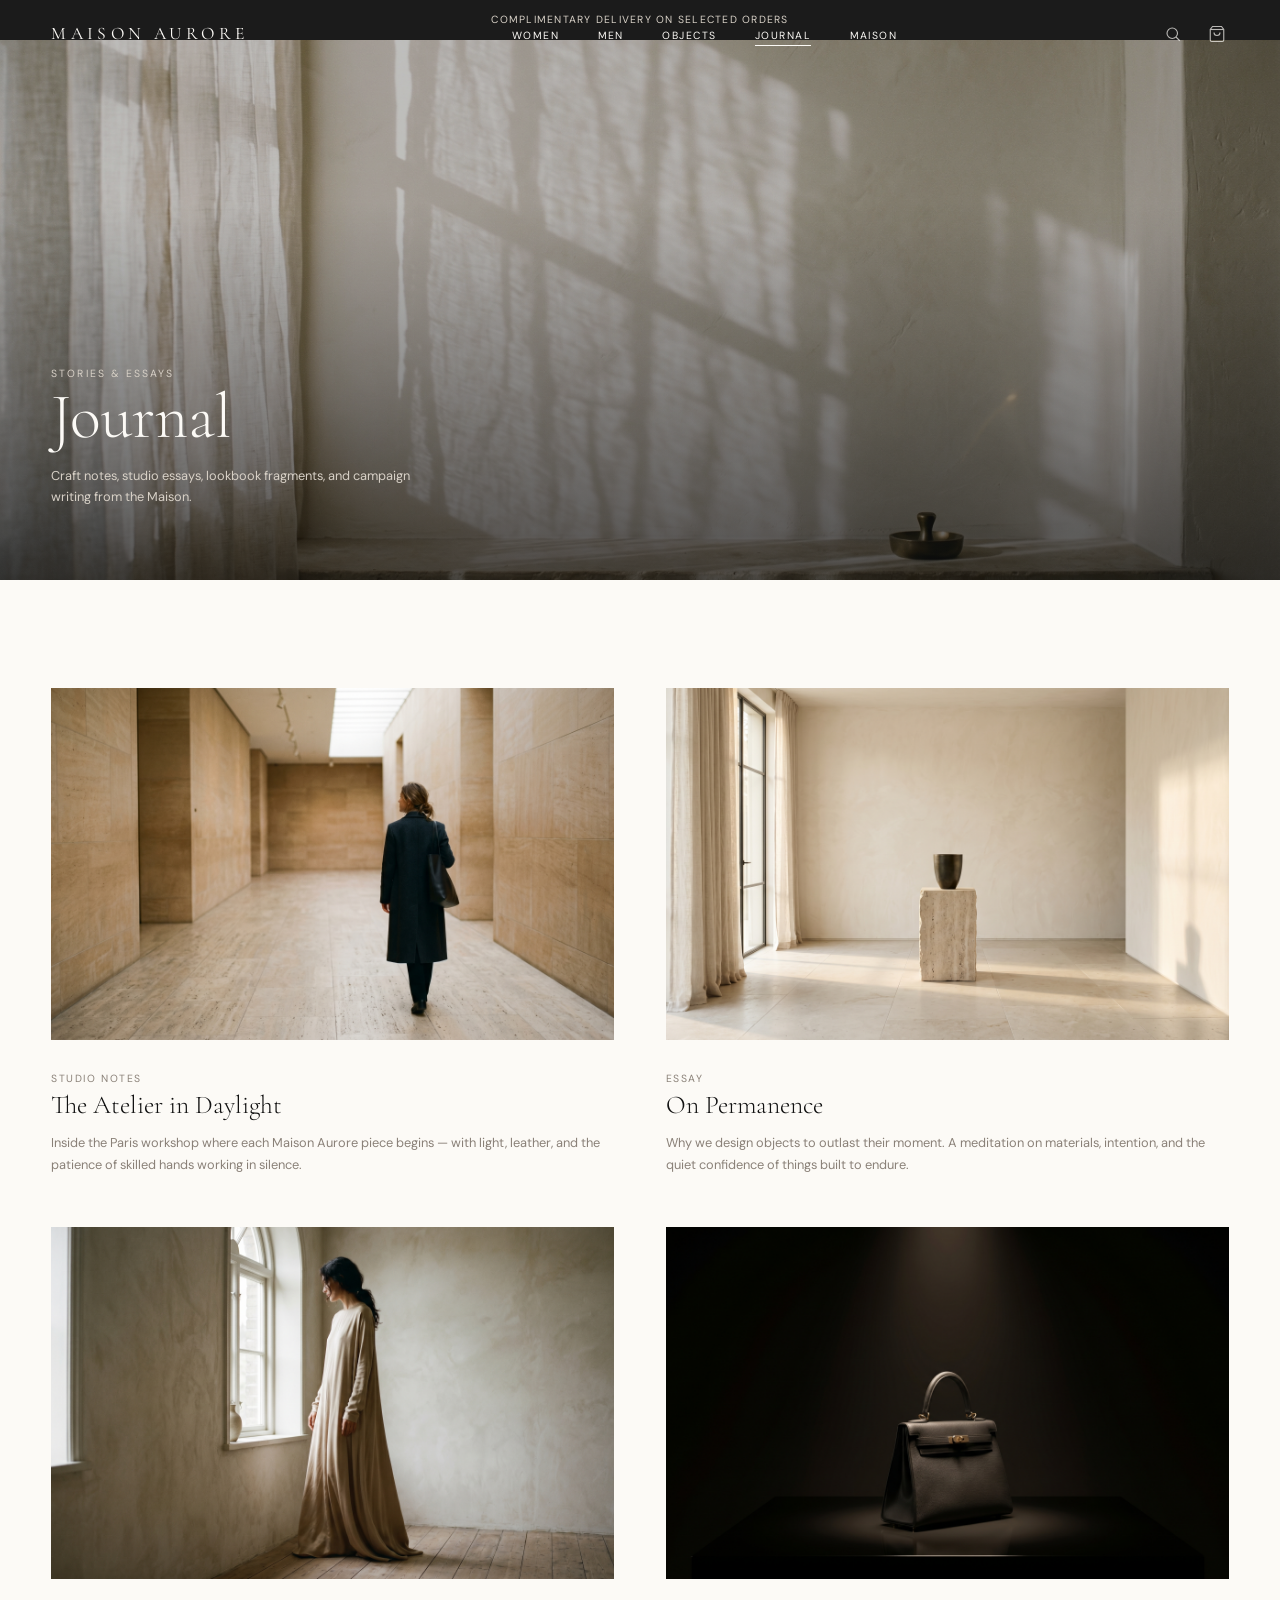
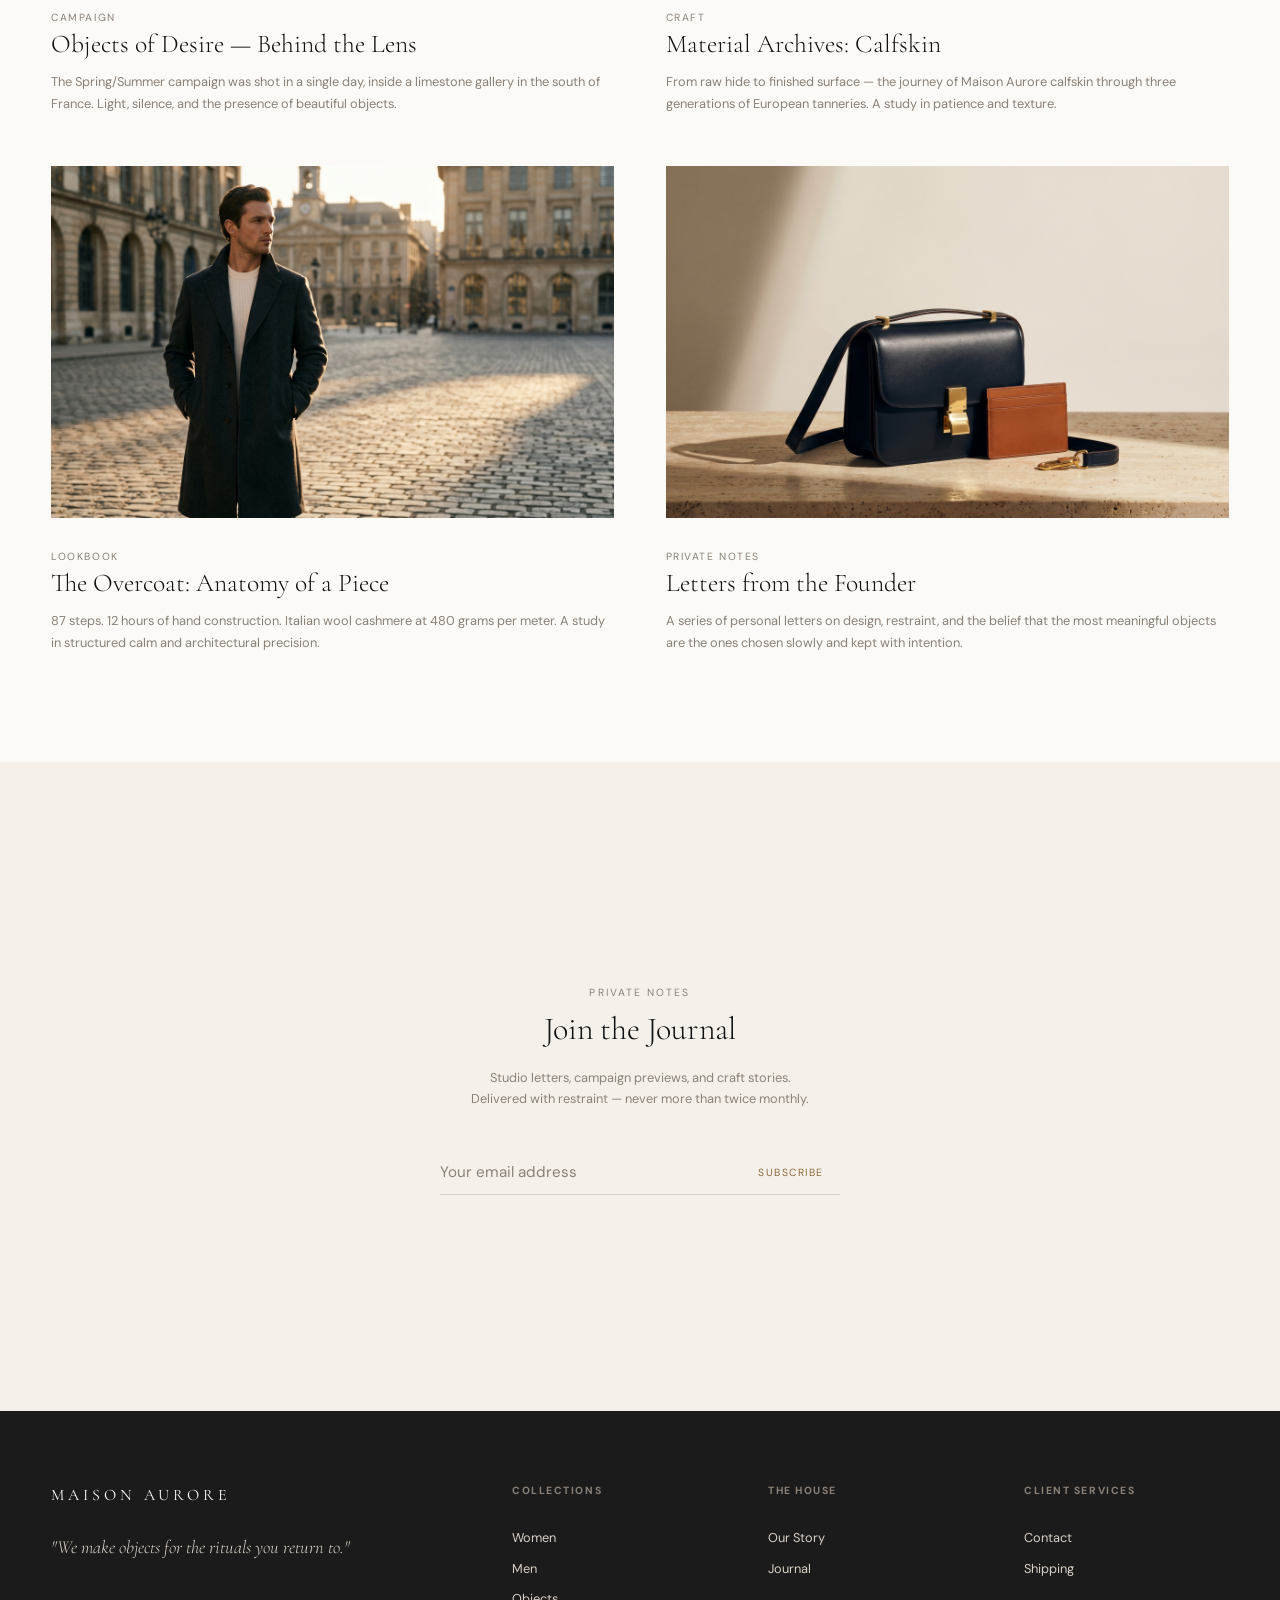
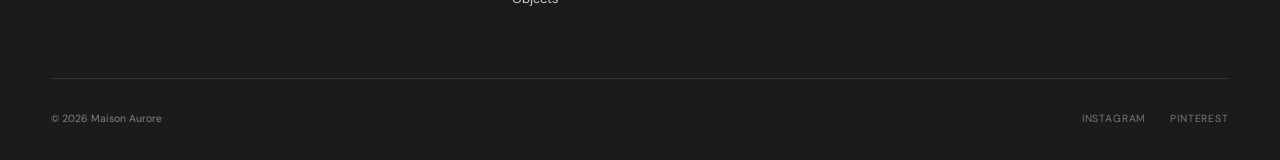
==== public/journal.html @ 6f353307 "Initial commit - MAISON AURORE Digital Flagship" ====
<!DOCTYPE html>
<html lang="en">
<head>
  <meta charset="UTF-8">
  <meta name="viewport" content="width=device-width, initial-scale=1.0">
  <title>Journal — MAISON AURORE</title>
  <meta name="description" content="Craft notes, studio essays, and campaign writing from the Maison Aurore atelier. Stories of material, making, and meaning.">
  <meta name="theme-color" content="#1B1B1B">
  <link rel="stylesheet" href="assets/css/index.css">
</head>
<body class="is-loading">

  <div class="preloader" aria-hidden="true"><div class="preloader__logo">Maison Aurore</div><div class="preloader__tagline">Journal</div><div class="preloader__line"></div></div>

  <div class="announcement" role="marquee"><div class="announcement__item">Complimentary delivery on selected orders</div><div class="announcement__item">Private client services available</div></div>

  <nav class="navbar navbar--dark" role="navigation">
    <a href="index.html" class="navbar__logo">Maison Aurore</a>
    <ul class="navbar__links"><li><a href="women.html" class="navbar__link">Women</a></li><li><a href="men.html" class="navbar__link">Men</a></li><li><a href="objects.html" class="navbar__link">Objects</a></li><li><a href="journal.html" class="navbar__link is-active">Journal</a></li><li><a href="maison.html" class="navbar__link">Maison</a></li></ul>
    <div class="navbar__actions">
      <button class="navbar__action" data-open-search aria-label="Search"><svg viewBox="0 0 24 24"><circle cx="11" cy="11" r="7"/><path d="m16 16 5 5"/></svg></button>
      <button class="navbar__action" data-open-cart aria-label="Bag"><svg viewBox="0 0 24 24"><path d="M6 2 3 6v14a2 2 0 0 0 2 2h14a2 2 0 0 0 2-2V6l-3-4Z"/><path d="M3 6h18"/><path d="M16 10a4 4 0 0 1-8 0"/></svg><span class="navbar__cart-count">0</span></button>
      <button class="hamburger" aria-label="Menu"><span class="hamburger__line"></span><span class="hamburger__line"></span><span class="hamburger__line"></span></button>
    </div>
  </nav>

  <div class="mobile-nav"><div class="mobile-nav__links"><a href="women.html" class="mobile-nav__link">Women</a><a href="men.html" class="mobile-nav__link">Men</a><a href="objects.html" class="mobile-nav__link">Objects</a><a href="journal.html" class="mobile-nav__link">Journal</a><a href="maison.html" class="mobile-nav__link">Maison</a></div></div>

  <!-- ═══ HERO ═══ -->
  <section class="category-hero" style="min-height:60vh;">
    <div class="category-hero__media"><img src="assets/images/campaign/shadow-fabric.jpeg" alt="Journal — MAISON AURORE"></div>
    <div class="category-hero__overlay"></div>
    <div class="category-hero__content">
      <span class="category-hero__label reveal">Stories & Essays</span>
      <h1 class="category-hero__title reveal" data-stagger="1">Journal</h1>
      <p class="category-hero__subtitle reveal" data-stagger="2">Craft notes, studio essays, lookbook fragments, and campaign writing from the Maison.</p>
    </div>
  </section>

  <!-- ═══ JOURNAL ENTRIES ═══ -->
  <section class="section section--ivory">
    <div class="container">
      <div class="journal-grid">

        <article class="journal-card reveal" data-stagger="0">
          <div class="journal-card__media">
            <img src="assets/images/campaign/gallery-interior.jpeg" alt="The Atelier in Daylight" loading="lazy">
          </div>
          <span class="journal-card__category">Studio Notes</span>
          <h2 class="journal-card__title">The Atelier in Daylight</h2>
          <p class="journal-card__excerpt">Inside the Paris workshop where each Maison Aurore piece begins — with light, leather, and the patience of skilled hands working in silence.</p>
        </article>

        <article class="journal-card reveal" data-stagger="1">
          <div class="journal-card__media">
            <img src="assets/images/campaign/quiet-luxury.jpeg" alt="On Permanence" loading="lazy">
          </div>
          <span class="journal-card__category">Essay</span>
          <h2 class="journal-card__title">On Permanence</h2>
          <p class="journal-card__excerpt">Why we design objects to outlast their moment. A meditation on materials, intention, and the quiet confidence of things built to endure.</p>
        </article>

        <article class="journal-card reveal" data-stagger="2">
          <div class="journal-card__media">
            <img src="assets/images/campaign/women-hero.jpeg" alt="Spring/Summer Campaign" loading="lazy">
          </div>
          <span class="journal-card__category">Campaign</span>
          <h2 class="journal-card__title">Objects of Desire — Behind the Lens</h2>
          <p class="journal-card__excerpt">The Spring/Summer campaign was shot in a single day, inside a limestone gallery in the south of France. Light, silence, and the presence of beautiful objects.</p>
        </article>

        <article class="journal-card reveal" data-stagger="3">
          <div class="journal-card__media">
            <img src="assets/images/campaign/dark-product.jpeg" alt="Material Archives" loading="lazy">
          </div>
          <span class="journal-card__category">Craft</span>
          <h2 class="journal-card__title">Material Archives: Calfskin</h2>
          <p class="journal-card__excerpt">From raw hide to finished surface — the journey of Maison Aurore calfskin through three generations of European tanneries. A study in patience and texture.</p>
        </article>

        <article class="journal-card reveal" data-stagger="4">
          <div class="journal-card__media">
            <img src="assets/images/campaign/men-hero.jpeg" alt="The Overcoat" loading="lazy">
          </div>
          <span class="journal-card__category">Lookbook</span>
          <h2 class="journal-card__title">The Overcoat: Anatomy of a Piece</h2>
          <p class="journal-card__excerpt">87 steps. 12 hours of hand construction. Italian wool cashmere at 480 grams per meter. A study in structured calm and architectural precision.</p>
        </article>

        <article class="journal-card reveal" data-stagger="5">
          <div class="journal-card__media">
            <img src="assets/images/campaign/product-hero.jpeg" alt="Letters from the Founder" loading="lazy">
          </div>
          <span class="journal-card__category">Private Notes</span>
          <h2 class="journal-card__title">Letters from the Founder</h2>
          <p class="journal-card__excerpt">A series of personal letters on design, restraint, and the belief that the most meaningful objects are the ones chosen slowly and kept with intention.</p>
        </article>

      </div>
    </div>
  </section>

  <!-- ═══ NEWSLETTER ═══ -->
  <section class="section section--bone">
    <div class="newsletter">
      <span class="newsletter__label reveal">Private Notes</span>
      <h2 class="newsletter__title reveal" data-stagger="1">Join the Journal</h2>
      <p class="newsletter__text reveal" data-stagger="2">Studio letters, campaign previews, and craft stories.<br>Delivered with restraint — never more than twice monthly.</p>
      <form class="newsletter__form reveal" data-stagger="3" onsubmit="event.preventDefault(); this.querySelector('input').value='Thank you.'; this.querySelector('button').style.display='none';">
        <input type="email" class="newsletter__input" placeholder="Your email address" required>
        <button type="submit" class="newsletter__submit">Subscribe</button>
      </form>
    </div>
  </section>

  <footer class="footer"><div class="footer__top"><div class="footer__manifesto"><div class="footer__manifesto-logo">Maison Aurore</div><p class="footer__manifesto-text">"We make objects for the rituals you return to."</p></div><div><h3 class="footer__heading">Collections</h3><div class="footer__links"><a href="women.html" class="footer__link">Women</a><a href="men.html" class="footer__link">Men</a><a href="objects.html" class="footer__link">Objects</a></div></div><div><h3 class="footer__heading">The House</h3><div class="footer__links"><a href="maison.html" class="footer__link">Our Story</a><a href="journal.html" class="footer__link">Journal</a></div></div><div><h3 class="footer__heading">Client Services</h3><div class="footer__links"><a href="#" class="footer__link">Contact</a><a href="#" class="footer__link">Shipping</a></div></div></div><div class="footer__bottom"><span class="footer__legal">© <span id="current-year">2026</span> Maison Aurore</span><div class="footer__social"><a href="#" class="footer__social-link">Instagram</a><a href="#" class="footer__social-link">Pinterest</a></div></div></footer>

  <div class="cart-overlay"></div>
  <div class="cart-drawer" role="dialog"><div class="cart-drawer__header"><div><span class="cart-drawer__title">Your Selection</span><span class="cart-drawer__count" style="display:block;margin-top:0.25rem"></span></div><button class="cart-drawer__close" aria-label="Close"><svg viewBox="0 0 24 24"><path d="M18 6 6 18M6 6l12 12"/></svg></button></div><div class="cart-drawer__items"></div><div class="cart-drawer__footer"><div class="cart-drawer__subtotal"><span class="cart-drawer__subtotal-label">Subtotal</span><span class="cart-drawer__subtotal-value">$0</span></div><div class="cart-drawer__shipping">Complimentary shipping on orders over $500</div><button class="cart-drawer__checkout">Proceed to Checkout</button></div></div>

  <div class="search-panel" role="dialog"><button class="search-panel__close" aria-label="Close"><svg viewBox="0 0 24 24"><path d="M18 6 6 18M6 6l12 12"/></svg></button><span class="search-panel__label">Search the Collection</span><div class="search-panel__input-wrap"><input type="search" class="search-panel__input" placeholder="What are you looking for?" autocomplete="off"></div><div class="search-panel__results"></div></div>

  <div class="size-modal" role="dialog"><div class="size-modal__overlay"></div><div class="size-modal__panel"><div class="size-modal__header"><div><div class="size-modal__name"></div><div class="size-modal__material"></div></div><div style="display:flex;align-items:center;gap:1.5rem"><div class="size-modal__price"></div><button class="size-modal__close" aria-label="Close"><svg viewBox="0 0 24 24"><path d="M18 6 6 18M6 6l12 12"/></svg></button></div></div><div class="size-modal__label size-modal__label--size">Select Size</div><div class="size-modal__sizes"></div><div class="size-modal__label size-modal__label--color">Select Colour</div><div class="size-modal__colors"></div><button class="size-modal__add">Add to Selection</button></div></div>

  <script src="assets/js/cart.js"></script><script src="assets/js/search.js"></script><script src="assets/js/app.js"></script>
</body>
</html>
---- public/assets/css/index.css ----
/* ═══════════════════════════════════════════════════════════════
   MAISON AURORE — Design System
   Objects of Desire · Luxury Digital Storefront
   ═══════════════════════════════════════════════════════════════ */

/* ─── Google Fonts ─── */
@import url('https://fonts.googleapis.com/css2?family=Cormorant+Garamond:ital,wght@0,300;0,400;0,500;0,600;1,300;1,400;1,500&family=DM+Sans:ital,wght@0,300;0,400;0,500;0,600;0,700;1,300;1,400&display=swap');

/* ═══════════════════════════════════════════════════════════════
   DESIGN TOKENS
   ═══════════════════════════════════════════════════════════════ */
:root {
  /* ─── Luxury Color Palette ─── */
  --ink:          #111111;
  --charcoal:     #1B1B1B;
  --bone:         #F5F1EA;
  --ivory:        #FCFAF6;
  --stone:        #D8D1C7;
  --taupe:        #8A8178;
  --sand:         #E8E0D4;
  --brass:        #8C6A3B;
  --brass-soft:   #B08A57;
  --forest-noir:  #2F3A33;
  --wine:         #5B2E2E;

  /* ─── Transparent variants ─── */
  --ink-10:       rgba(17,17,17,0.1);
  --ink-50:       rgba(17,17,17,0.5);
  --ivory-90:     rgba(252,250,246,0.92);
  --stone-15:     rgba(216,209,199,0.15);
  --stone-30:     rgba(216,209,199,0.3);

  /* ─── Typography ─── */
  --font-display: 'Cormorant Garamond', 'Georgia', 'Times New Roman', serif;
  --font-body:    'DM Sans', 'Helvetica Neue', 'Arial', sans-serif;

  --font-size-hero:    clamp(3.5rem, 8vw, 9rem);
  --font-size-display: clamp(2.5rem, 5vw, 5rem);
  --font-size-h1:      clamp(2rem, 3.5vw, 3.5rem);
  --font-size-h2:      clamp(1.5rem, 2.5vw, 2.5rem);
  --font-size-h3:      clamp(1.25rem, 2vw, 1.75rem);
  --font-size-body:    clamp(0.95rem, 1.1vw, 1.1rem);
  --font-size-small:   clamp(0.8rem, 0.9vw, 0.9rem);
  --font-size-micro:   clamp(0.65rem, 0.75vw, 0.75rem);

  /* ─── Spacing ─── */
  --space-xs:  0.5rem;
  --space-sm:  1rem;
  --space-md:  2rem;
  --space-lg:  4rem;
  --space-xl:  6rem;
  --space-2xl: 10rem;
  --space-3xl: 16rem;
  --section-padding: clamp(5rem, 12vh, 10rem);

  /* ─── Layout ─── */
  --max-width:     1440px;
  --content-width: 1200px;
  --narrow-width:  800px;

  /* ─── Shadows ─── */
  --shadow-subtle:   0 2px 20px rgba(0,0,0,0.04);
  --shadow-medium:   0 8px 40px rgba(0,0,0,0.06);
  --shadow-elevated: 0 20px 60px rgba(0,0,0,0.08);

  /* ─── Radius ─── */
  --radius-sm:   2px;
  --radius-md:   4px;
  --radius-lg:   8px;
  --radius-pill:  100px;

  /* ─── Motion ─── */
  --ease-luxury:  cubic-bezier(0.16, 1, 0.3, 1);
  --ease-smooth:  cubic-bezier(0.4, 0, 0.2, 1);
  --ease-out:     cubic-bezier(0, 0, 0.2, 1);
  --transition-fast:    0.2s var(--ease-luxury);
  --transition-base:    0.4s var(--ease-luxury);
  --transition-slow:    0.8s var(--ease-luxury);
  --transition-glacial: 1.2s var(--ease-luxury);
}

/* ═══════════════════════════════════════════════════════════════
   RESET & BASE
   ═══════════════════════════════════════════════════════════════ */
*, *::before, *::after { box-sizing: border-box; margin: 0; padding: 0; }

html {
  scroll-behavior: smooth;
  font-size: 16px;
  -webkit-text-size-adjust: 100%;
}

body {
  font-family: var(--font-body);
  background-color: var(--bone);
  color: var(--ink);
  line-height: 1.6;
  -webkit-font-smoothing: antialiased;
  -moz-osx-font-smoothing: grayscale;
  text-rendering: optimizeLegibility;
  overflow-x: hidden;
}

body.no-scroll { overflow: hidden; }
body.is-loading { overflow: hidden; }

img, video {
  max-width: 100%;
  display: block;
  object-fit: cover;
}

a {
  color: inherit;
  text-decoration: none;
  transition: color var(--transition-fast);
}

button {
  cursor: pointer;
  font-family: inherit;
  border: none;
  background: none;
  color: inherit;
}

ul, ol { list-style: none; }

input, textarea {
  font-family: inherit;
  font-size: inherit;
  color: inherit;
  border: none;
  outline: none;
  background: transparent;
}

::selection {
  background: var(--brass-soft);
  color: var(--ivory);
}

/* ═══════════════════════════════════════════════════════════════
   TYPOGRAPHY
   ═══════════════════════════════════════════════════════════════ */
.text-hero {
  font-family: var(--font-display);
  font-size: var(--font-size-hero);
  font-weight: 300;
  line-height: 0.92;
  letter-spacing: -0.02em;
}

.text-display {
  font-family: var(--font-display);
  font-size: var(--font-size-display);
  font-weight: 400;
  line-height: 1.05;
  letter-spacing: -0.01em;
}

.text-h1 {
  font-family: var(--font-display);
  font-size: var(--font-size-h1);
  font-weight: 300;
  line-height: 1.1;
}

.text-h2 {
  font-family: var(--font-display);
  font-size: var(--font-size-h2);
  font-weight: 400;
  line-height: 1.15;
}

.text-h3 {
  font-family: var(--font-display);
  font-size: var(--font-size-h3);
  font-weight: 400;
  line-height: 1.2;
}

.text-body {
  font-family: var(--font-body);
  font-size: var(--font-size-body);
  font-weight: 400;
  line-height: 1.7;
}

.text-small {
  font-family: var(--font-body);
  font-size: var(--font-size-small);
  font-weight: 400;
  line-height: 1.6;
}

.text-micro {
  font-family: var(--font-body);
  font-size: var(--font-size-micro);
  font-weight: 400;
}

.text-label {
  font-family: var(--font-body);
  font-size: var(--font-size-micro);
  font-weight: 500;
  letter-spacing: 0.15em;
  text-transform: uppercase;
}

.text-serif  { font-family: var(--font-display); }
.text-sans   { font-family: var(--font-body); }
.text-italic { font-style: italic; }
.text-brass  { color: var(--brass); }
.text-taupe  { color: var(--taupe); }
.text-ivory  { color: var(--ivory); }
.text-stone  { color: var(--stone); }
.text-center { text-align: center; }

/* ═══════════════════════════════════════════════════════════════
   LAYOUT
   ═══════════════════════════════════════════════════════════════ */
.container {
  max-width: var(--max-width);
  margin: 0 auto;
  padding: 0 clamp(1.5rem, 4vw, 4rem);
}

.container--narrow { max-width: var(--narrow-width); }
.container--content { max-width: var(--content-width); }

.section {
  padding: var(--section-padding) 0;
  position: relative;
}

.section--dark {
  background-color: var(--charcoal);
  color: var(--ivory);
}

.section--ink {
  background-color: var(--ink);
  color: var(--ivory);
}

.section--bone  { background-color: var(--bone); }
.section--ivory { background-color: var(--ivory); }
.section--sand  { background-color: var(--sand); }

.full-height    { min-height: 100vh; }
.overflow-hidden { overflow: hidden; }

/* ═══════════════════════════════════════════════════════════════
   PRELOADER
   ═══════════════════════════════════════════════════════════════ */
.preloader {
  position: fixed;
  inset: 0;
  z-index: 9999;
  background: var(--ivory);
  display: flex;
  flex-direction: column;
  align-items: center;
  justify-content: center;
  transition: opacity 0.8s var(--ease-smooth);
}

.preloader.is-loaded {
  opacity: 0;
  pointer-events: none;
}

.preloader__logo {
  font-family: var(--font-display);
  font-size: 1.3rem;
  letter-spacing: 0.3em;
  text-transform: uppercase;
  color: var(--ink);
  margin-bottom: 2.5rem;
  font-weight: 400;
}

.preloader__tagline {
  font-family: var(--font-body);
  font-size: var(--font-size-micro);
  letter-spacing: 0.12em;
  text-transform: uppercase;
  color: var(--taupe);
  margin-bottom: 3rem;
}

.preloader__line {
  width: 120px;
  height: 1px;
  background: var(--stone);
  position: relative;
  overflow: hidden;
}

.preloader__line::after {
  content: '';
  position: absolute;
  left: -100%;
  width: 100%;
  height: 100%;
  background: var(--brass);
  animation: preloader-slide 1.8s ease-in-out infinite;
}

@keyframes preloader-slide {
  0%   { transform: translateX(0); }
  100% { transform: translateX(200%); }
}

/* ═══════════════════════════════════════════════════════════════
   ANNOUNCEMENT BAR
   ═══════════════════════════════════════════════════════════════ */
.announcement {
  background: var(--charcoal);
  color: var(--stone);
  text-align: center;
  padding: 0;
  font-size: var(--font-size-micro);
  letter-spacing: 0.12em;
  text-transform: uppercase;
  position: relative;
  overflow: hidden;
  height: 2.5rem;
  z-index: 998;
}

.announcement__item {
  position: absolute;
  inset: 0;
  display: flex;
  align-items: center;
  justify-content: center;
  opacity: 0;
  transition: opacity 0.6s var(--ease-smooth);
}

.announcement__item.is-active {
  opacity: 1;
}

/* ═══════════════════════════════════════════════════════════════
   NAVIGATION
   ═══════════════════════════════════════════════════════════════ */
.navbar {
  position: fixed;
  top: 0;
  left: 0;
  right: 0;
  z-index: 1000;
  padding: 1.25rem clamp(1.5rem, 4vw, 4rem);
  display: flex;
  align-items: center;
  justify-content: space-between;
  transition: all 0.5s var(--ease-luxury);
}

.navbar--dark {
  color: var(--ivory);
}

.navbar--light {
  background: var(--ivory-90);
  -webkit-backdrop-filter: blur(20px);
  backdrop-filter: blur(20px);
  color: var(--ink);
  border-bottom: 1px solid var(--stone-30);
}

.navbar--hidden {
  transform: translateY(-100%);
}

.navbar__logo {
  font-family: var(--font-display);
  font-size: 1.1rem;
  letter-spacing: 0.25em;
  text-transform: uppercase;
  font-weight: 400;
  z-index: 2;
}

.navbar__links {
  display: flex;
  gap: clamp(1.5rem, 3vw, 3rem);
}

.navbar__link {
  font-family: var(--font-body);
  font-size: var(--font-size-micro);
  text-transform: uppercase;
  letter-spacing: 0.14em;
  font-weight: 400;
  position: relative;
  padding: 0.25rem 0;
}

.navbar__link::after {
  content: '';
  position: absolute;
  bottom: 0;
  left: 0;
  width: 0;
  height: 1px;
  background: currentColor;
  transition: width 0.4s var(--ease-luxury);
}

.navbar__link:hover::after,
.navbar__link.is-active::after {
  width: 100%;
}

.navbar__actions {
  display: flex;
  gap: 1.25rem;
  align-items: center;
  z-index: 2;
}

.navbar__action {
  position: relative;
  display: flex;
  align-items: center;
  justify-content: center;
  width: 24px;
  height: 24px;
  opacity: 0.7;
  transition: opacity 0.3s;
}

.navbar__action:hover { opacity: 1; }

.navbar__action svg {
  width: 18px;
  height: 18px;
  stroke: currentColor;
  fill: none;
  stroke-width: 1.5;
}

.navbar__cart-count {
  font-size: 0.55rem;
  font-weight: 600;
  background: var(--brass);
  color: var(--ivory);
  width: 15px;
  height: 15px;
  border-radius: 50%;
  display: none;
  align-items: center;
  justify-content: center;
  position: absolute;
  top: -5px;
  right: -7px;
  line-height: 1;
  transition: transform 0.3s var(--ease-luxury);
}

.navbar__cart-count.is-visible {
  display: flex;
}

/* ─── Hamburger ─── */
.hamburger {
  display: none;
  flex-direction: column;
  gap: 5px;
  width: 24px;
  cursor: pointer;
  padding: 0.25rem 0;
  z-index: 2;
}

.hamburger__line {
  width: 100%;
  height: 1px;
  background: currentColor;
  transition: all 0.4s var(--ease-luxury);
  transform-origin: center;
}

.hamburger.is-active .hamburger__line:nth-child(1) {
  transform: rotate(45deg) translate(4px, 4px);
}
.hamburger.is-active .hamburger__line:nth-child(2) {
  opacity: 0;
}
.hamburger.is-active .hamburger__line:nth-child(3) {
  transform: rotate(-45deg) translate(4px, -4px);
}

/* ─── Mobile Nav ─── */
.mobile-nav {
  position: fixed;
  inset: 0;
  z-index: 999;
  background: var(--charcoal);
  color: var(--ivory);
  transform: translateX(100%);
  transition: transform 0.6s var(--ease-luxury);
  display: flex;
  flex-direction: column;
  justify-content: center;
  padding: 3rem;
}

.mobile-nav.is-open {
  transform: translateX(0);
}

.mobile-nav__links {
  display: flex;
  flex-direction: column;
  gap: 0.5rem;
}

.mobile-nav__link {
  font-family: var(--font-display);
  font-size: clamp(2rem, 6vw, 3rem);
  font-weight: 300;
  padding: 0.75rem 0;
  opacity: 0;
  transform: translateY(20px);
  transition: all 0.5s var(--ease-luxury);
  display: block;
}

.mobile-nav.is-open .mobile-nav__link {
  opacity: 1;
  transform: translateY(0);
}

.mobile-nav.is-open .mobile-nav__link:nth-child(1) { transition-delay: 0.1s; }
.mobile-nav.is-open .mobile-nav__link:nth-child(2) { transition-delay: 0.15s; }
.mobile-nav.is-open .mobile-nav__link:nth-child(3) { transition-delay: 0.2s; }
.mobile-nav.is-open .mobile-nav__link:nth-child(4) { transition-delay: 0.25s; }
.mobile-nav.is-open .mobile-nav__link:nth-child(5) { transition-delay: 0.3s; }
.mobile-nav.is-open .mobile-nav__link:nth-child(6) { transition-delay: 0.35s; }

.mobile-nav__footer {
  position: absolute;
  bottom: 3rem;
  left: 3rem;
  right: 3rem;
}

.mobile-nav__footer-text {
  font-size: var(--font-size-micro);
  letter-spacing: 0.12em;
  text-transform: uppercase;
  color: var(--taupe);
}

/* ═══════════════════════════════════════════════════════════════
   HERO
   ═══════════════════════════════════════════════════════════════ */
.hero {
  position: relative;
  min-height: 100vh;
  display: flex;
  align-items: flex-end;
  padding: 0 0 clamp(3rem, 8vh, 6rem);
  overflow: hidden;
  background: var(--ink);
}

.hero__media {
  position: absolute;
  inset: 0;
  z-index: 0;
}

.hero__media img,
.hero__media video {
  width: 100%;
  height: 100%;
  object-fit: cover;
  opacity: 0.85;
}

.hero__overlay {
  position: absolute;
  inset: 0;
  background: linear-gradient(
    to top,
    rgba(17,17,17,0.65) 0%,
    rgba(17,17,17,0.2) 40%,
    rgba(17,17,17,0.05) 70%,
    transparent 100%
  );
  z-index: 1;
}

.hero__content {
  position: relative;
  z-index: 2;
  padding: 0 clamp(1.5rem, 4vw, 4rem);
  max-width: 900px;
}

.hero__label {
  font-family: var(--font-body);
  font-size: var(--font-size-micro);
  letter-spacing: 0.2em;
  text-transform: uppercase;
  color: var(--stone);
  margin-bottom: 1.5rem;
}

.hero__title {
  font-family: var(--font-display);
  font-size: var(--font-size-hero);
  font-weight: 300;
  color: var(--ivory);
  line-height: 0.92;
  margin-bottom: 2rem;
}

.hero__title em {
  font-style: italic;
  font-weight: 300;
}

.hero__subtitle {
  font-family: var(--font-body);
  font-size: var(--font-size-small);
  color: var(--stone);
  letter-spacing: 0.06em;
  max-width: 420px;
  line-height: 1.7;
}

.hero__scroll {
  position: absolute;
  bottom: 2.5rem;
  left: 50%;
  transform: translateX(-50%);
  display: flex;
  flex-direction: column;
  align-items: center;
  gap: 0.75rem;
  color: var(--stone);
  z-index: 2;
}

.hero__scroll-text {
  font-size: 0.6rem;
  letter-spacing: 0.2em;
  text-transform: uppercase;
  writing-mode: vertical-rl;
}

.hero__scroll-line {
  width: 1px;
  height: 50px;
  background: var(--stone-30);
  position: relative;
  overflow: hidden;
}

.hero__scroll-line::after {
  content: '';
  position: absolute;
  top: -100%;
  width: 100%;
  height: 100%;
  background: var(--brass);
  animation: scroll-indicator 2.2s var(--ease-smooth) infinite;
}

@keyframes scroll-indicator {
  0%   { transform: translateY(0); }
  100% { transform: translateY(200%); }
}

/* ═══════════════════════════════════════════════════════════════
   EDITORIAL BLOCKS
   ═══════════════════════════════════════════════════════════════ */
.editorial {
  display: grid;
  grid-template-columns: 1fr 1fr;
  gap: 0;
  min-height: 80vh;
}

.editorial--reverse .editorial__media { order: 2; }
.editorial--reverse .editorial__content { order: 1; }

.editorial__media {
  position: relative;
  overflow: hidden;
  min-height: 500px;
}

.editorial__media img,
.editorial__media video {
  width: 100%;
  height: 100%;
  object-fit: cover;
  transition: transform 1.2s var(--ease-luxury);
}

.editorial:hover .editorial__media img {
  transform: scale(1.03);
}

.editorial__content {
  display: flex;
  flex-direction: column;
  justify-content: center;
  padding: clamp(3rem, 6vw, 8rem);
}

.editorial__label {
  font-family: var(--font-body);
  font-size: var(--font-size-micro);
  font-weight: 500;
  letter-spacing: 0.15em;
  text-transform: uppercase;
  color: var(--taupe);
  margin-bottom: 1.5rem;
}

.editorial__title {
  font-family: var(--font-display);
  font-size: var(--font-size-h1);
  font-weight: 300;
  line-height: 1.1;
  margin-bottom: 1.5rem;
}

.editorial__text {
  font-size: var(--font-size-body);
  color: var(--taupe);
  line-height: 1.8;
  max-width: 450px;
  margin-bottom: 2.5rem;
}

.editorial__link {
  display: inline-flex;
  align-items: center;
  gap: 0.75rem;
  font-size: var(--font-size-micro);
  letter-spacing: 0.15em;
  text-transform: uppercase;
  color: var(--ink);
  position: relative;
  padding-bottom: 4px;
  border-bottom: 1px solid var(--stone);
  transition: border-color 0.3s;
  align-self: flex-start;
}

.editorial__link:hover { border-color: var(--brass); color: var(--brass); }

.editorial__link svg {
  width: 14px;
  height: 14px;
  transition: transform 0.3s var(--ease-luxury);
}

.editorial__link:hover svg { transform: translateX(4px); }

/* Dark variant */
.editorial--dark { background: var(--charcoal); color: var(--ivory); }
.editorial--dark .editorial__label { color: var(--taupe); }
.editorial--dark .editorial__text { color: var(--stone); }
.editorial--dark .editorial__link { color: var(--ivory); border-color: var(--taupe); }
.editorial--dark .editorial__link:hover { border-color: var(--brass-soft); color: var(--brass-soft); }

/* ═══════════════════════════════════════════════════════════════
   STATEMENT BLOCK
   ═══════════════════════════════════════════════════════════════ */
.statement {
  text-align: center;
  padding: var(--space-3xl) clamp(1.5rem, 4vw, 4rem);
  max-width: 900px;
  margin: 0 auto;
}

.statement__label {
  font-family: var(--font-body);
  font-size: var(--font-size-micro);
  letter-spacing: 0.2em;
  text-transform: uppercase;
  color: var(--taupe);
  margin-bottom: 2rem;
}

.statement__text {
  font-family: var(--font-display);
  font-size: var(--font-size-display);
  font-weight: 300;
  line-height: 1.15;
  letter-spacing: -0.01em;
}

.statement__text em {
  font-style: italic;
}

.statement__sub {
  font-family: var(--font-body);
  font-size: var(--font-size-small);
  color: var(--taupe);
  margin-top: 2.5rem;
  line-height: 1.7;
  max-width: 480px;
  margin-left: auto;
  margin-right: auto;
}

/* ═══════════════════════════════════════════════════════════════
   PRODUCT GRID & CARDS
   ═══════════════════════════════════════════════════════════════ */
.product-grid {
  display: grid;
  grid-template-columns: repeat(auto-fill, minmax(300px, 1fr));
  gap: clamp(1.5rem, 3vw, 3rem);
}

.product-grid--2col { grid-template-columns: repeat(2, 1fr); }
.product-grid--3col { grid-template-columns: repeat(3, 1fr); }
.product-grid--asymmetric { grid-template-columns: 1.2fr 0.8fr 1fr; }

.product-grid--featured {
  grid-template-columns: 1fr 1fr;
  gap: clamp(2rem, 4vw, 4rem);
}

.product-card {
  position: relative;
  cursor: pointer;
}

.product-card__media {
  position: relative;
  aspect-ratio: 3/4;
  overflow: hidden;
  background: var(--sand);
  margin-bottom: 1.25rem;
}

.product-card__media img {
  width: 100%;
  height: 100%;
  object-fit: cover;
  transition: transform 0.8s var(--ease-luxury);
}

.product-card:hover .product-card__media img {
  transform: scale(1.04);
}

/* Product placeholder for items without images */
.product-card__placeholder {
  width: 100%;
  height: 100%;
  display: flex;
  align-items: center;
  justify-content: center;
  background: linear-gradient(135deg, var(--sand) 0%, var(--stone) 100%);
  font-family: var(--font-display);
  font-size: 2rem;
  color: var(--taupe);
  font-weight: 300;
}

.product-card__badge {
  position: absolute;
  top: 1rem;
  left: 1rem;
  font-size: var(--font-size-micro);
  letter-spacing: 0.12em;
  text-transform: uppercase;
  color: var(--taupe);
  background: var(--ivory-90);
  padding: 0.3rem 0.75rem;
  -webkit-backdrop-filter: blur(10px);
  backdrop-filter: blur(10px);
}

.product-card__info {
  padding: 0 0.25rem;
}

.product-card__name {
  font-family: var(--font-display);
  font-size: 1.15rem;
  font-weight: 400;
  margin-bottom: 0.3rem;
}

.product-card__material {
  font-size: var(--font-size-micro);
  color: var(--taupe);
  letter-spacing: 0.05em;
  margin-bottom: 0.5rem;
}

.product-card__price {
  font-family: var(--font-display);
  font-size: 1rem;
  font-weight: 400;
  color: var(--ink);
}

.product-card__action {
  opacity: 0;
  transform: translateY(8px);
  transition: all 0.4s var(--ease-luxury);
  margin-top: 0.75rem;
}

.product-card:hover .product-card__action {
  opacity: 1;
  transform: translateY(0);
}

/* ═══════════════════════════════════════════════════════════════
   BUTTONS
   ═══════════════════════════════════════════════════════════════ */
.btn {
  display: inline-flex;
  align-items: center;
  justify-content: center;
  gap: 0.5rem;
  font-family: var(--font-body);
  font-size: var(--font-size-micro);
  letter-spacing: 0.14em;
  text-transform: uppercase;
  padding: 1rem 2.5rem;
  transition: all 0.4s var(--ease-luxury);
  position: relative;
  cursor: pointer;
}

.btn--primary {
  background: var(--ink);
  color: var(--ivory);
  border: 1px solid var(--ink);
}
.btn--primary:hover { background: var(--charcoal); }

.btn--outline {
  background: transparent;
  color: var(--ink);
  border: 1px solid var(--stone);
}
.btn--outline:hover { border-color: var(--ink); }

.btn--ghost {
  background: transparent;
  color: var(--ink);
  border: none;
  padding: 0.5rem 0;
  border-bottom: 1px solid var(--stone);
}
.btn--ghost:hover { border-color: var(--brass); color: var(--brass); }

.btn--brass {
  background: var(--brass);
  color: var(--ivory);
  border: 1px solid var(--brass);
}
.btn--brass:hover { background: var(--brass-soft); border-color: var(--brass-soft); }

.btn--ivory {
  background: var(--ivory);
  color: var(--ink);
  border: 1px solid var(--ivory);
}
.btn--ivory:hover { background: var(--bone); border-color: var(--bone); }

.btn--sm { padding: 0.6rem 1.5rem; font-size: 0.65rem; }
.btn--lg { padding: 1.25rem 3.5rem; }

/* Arrow icon in buttons */
.btn svg {
  width: 14px;
  height: 14px;
  transition: transform 0.3s var(--ease-luxury);
}
.btn:hover svg { transform: translateX(3px); }

/* ═══════════════════════════════════════════════════════════════
   MARQUEE
   ═══════════════════════════════════════════════════════════════ */
.marquee {
  overflow: hidden;
  padding: 2rem 0;
  border-top: 1px solid var(--stone);
  border-bottom: 1px solid var(--stone);
}

.marquee__track {
  display: flex;
  gap: 4rem;
  animation: marquee 40s linear infinite;
  width: max-content;
}

.marquee__track:hover { animation-play-state: paused; }

.marquee__item {
  font-family: var(--font-display);
  font-size: clamp(1.5rem, 3vw, 2.5rem);
  font-weight: 300;
  white-space: nowrap;
  color: var(--taupe);
}

.marquee__separator {
  color: var(--brass);
  font-size: 0.5em;
  display: flex;
  align-items: center;
}

@keyframes marquee {
  0%   { transform: translateX(0); }
  100% { transform: translateX(-50%); }
}

/* ═══════════════════════════════════════════════════════════════
   VISUAL BREAK
   ═══════════════════════════════════════════════════════════════ */
.visual-break {
  position: relative;
  height: clamp(50vh, 70vh, 80vh);
  overflow: hidden;
}

.visual-break img,
.visual-break video {
  width: 100%;
  height: 100%;
  object-fit: cover;
}

.visual-break--parallax img {
  transform: scale(1.1);
}

.visual-break__overlay {
  position: absolute;
  inset: 0;
  background: rgba(17,17,17,0.25);
}

.visual-break__content {
  position: absolute;
  bottom: clamp(2rem, 5vh, 4rem);
  left: clamp(1.5rem, 4vw, 4rem);
  right: clamp(1.5rem, 4vw, 4rem);
  z-index: 2;
}

.visual-break__caption {
  font-size: var(--font-size-micro);
  letter-spacing: 0.15em;
  text-transform: uppercase;
  color: var(--ivory);
}

.visual-break__title {
  font-family: var(--font-display);
  font-size: var(--font-size-h1);
  font-weight: 300;
  color: var(--ivory);
  max-width: 600px;
  margin-top: 0.75rem;
}

/* ═══════════════════════════════════════════════════════════════
   CRAFT / SIGNATURE DETAILS
   ═══════════════════════════════════════════════════════════════ */
.craft {
  display: grid;
  grid-template-columns: repeat(4, 1fr);
  gap: clamp(2rem, 4vw, 4rem);
}

.craft__item {
  text-align: center;
  padding: 2rem 1rem;
}

.craft__icon {
  width: 48px;
  height: 48px;
  margin: 0 auto 1.5rem;
  opacity: 0.5;
  stroke: currentColor;
  fill: none;
}

.craft__line {
  width: 30px;
  height: 1px;
  background: var(--brass);
  margin: 0 auto 1.5rem;
}

.craft__title {
  font-family: var(--font-display);
  font-size: 1.15rem;
  margin-bottom: 0.75rem;
  font-weight: 400;
}

.craft__text {
  font-size: var(--font-size-small);
  color: var(--taupe);
  line-height: 1.7;
}

/* ═══════════════════════════════════════════════════════════════
   CAROUSEL
   ═══════════════════════════════════════════════════════════════ */
.carousel {
  position: relative;
  overflow: hidden;
}

.carousel__header {
  display: flex;
  align-items: flex-end;
  justify-content: space-between;
  margin-bottom: 2.5rem;
  padding: 0 clamp(1.5rem, 4vw, 4rem);
}

.carousel__track {
  display: flex;
  gap: 2rem;
  overflow-x: auto;
  scroll-snap-type: x mandatory;
  scrollbar-width: none;
  -ms-overflow-style: none;
  padding: 0 clamp(1.5rem, 4vw, 4rem);
  scroll-behavior: smooth;
}

.carousel__track::-webkit-scrollbar { display: none; }

.carousel__item {
  flex: 0 0 clamp(300px, 40vw, 500px);
  scroll-snap-align: start;
}

.carousel__nav {
  display: flex;
  gap: 0.75rem;
  justify-content: center;
  margin-top: 2.5rem;
}

.carousel__dot {
  width: 6px;
  height: 6px;
  border-radius: 50%;
  background: var(--stone);
  transition: all 0.3s var(--ease-luxury);
  cursor: pointer;
}

.carousel__dot.is-active {
  background: var(--brass);
  transform: scale(1.4);
}

/* ═══════════════════════════════════════════════════════════════
   CURATED COLLECTIONS GRID
   ═══════════════════════════════════════════════════════════════ */
.curated-grid {
  display: grid;
  grid-template-columns: 1fr 1fr;
  grid-template-rows: auto auto;
  gap: clamp(1rem, 2vw, 2rem);
}

.curated-grid__item {
  position: relative;
  overflow: hidden;
  cursor: pointer;
  min-height: 400px;
}

.curated-grid__item:first-child {
  grid-row: 1 / 3;
  min-height: 600px;
}

.curated-grid__item img {
  width: 100%;
  height: 100%;
  object-fit: cover;
  transition: transform 1s var(--ease-luxury);
}

.curated-grid__item:hover img {
  transform: scale(1.04);
}

.curated-grid__overlay {
  position: absolute;
  inset: 0;
  background: linear-gradient(to top, rgba(17,17,17,0.5) 0%, transparent 60%);
}

.curated-grid__content {
  position: absolute;
  bottom: 2rem;
  left: 2rem;
  right: 2rem;
  color: var(--ivory);
}

.curated-grid__label {
  font-size: var(--font-size-micro);
  letter-spacing: 0.15em;
  text-transform: uppercase;
  margin-bottom: 0.5rem;
  color: var(--stone);
}

.curated-grid__title {
  font-family: var(--font-display);
  font-size: var(--font-size-h3);
  font-weight: 300;
}

/* ═══════════════════════════════════════════════════════════════
   SUSTAINABILITY / ETHOS STRIP
   ═══════════════════════════════════════════════════════════════ */
.ethos {
  display: grid;
  grid-template-columns: repeat(4, 1fr);
  gap: 1px;
  background: var(--stone);
}

.ethos__item {
  background: var(--ivory);
  padding: clamp(2rem, 4vw, 3rem);
  text-align: center;
  transition: background 0.4s;
}

.ethos__item:hover { background: var(--bone); }

.ethos__icon {
  font-size: 1.5rem;
  margin-bottom: 1rem;
  opacity: 0.6;
}

.ethos__title {
  font-family: var(--font-display);
  font-size: 1rem;
  margin-bottom: 0.5rem;
  font-weight: 400;
}

.ethos__text {
  font-size: var(--font-size-micro);
  color: var(--taupe);
  line-height: 1.6;
}

/* ═══════════════════════════════════════════════════════════════
   NEWSLETTER / EMAIL CAPTURE
   ═══════════════════════════════════════════════════════════════ */
.newsletter {
  text-align: center;
  padding: var(--section-padding) 0;
  max-width: 600px;
  margin: 0 auto;
}

.newsletter__label {
  font-size: var(--font-size-micro);
  letter-spacing: 0.2em;
  text-transform: uppercase;
  color: var(--taupe);
  margin-bottom: 1rem;
}

.newsletter__title {
  font-family: var(--font-display);
  font-size: var(--font-size-h2);
  font-weight: 300;
  margin-bottom: 0.75rem;
}

.newsletter__text {
  font-size: var(--font-size-small);
  color: var(--taupe);
  margin-bottom: 2.5rem;
  line-height: 1.7;
}

.newsletter__form {
  display: flex;
  gap: 0;
  border-bottom: 1px solid var(--stone);
  max-width: 400px;
  margin: 0 auto;
  transition: border-color 0.3s;
}

.newsletter__form:focus-within { border-color: var(--brass); }

.newsletter__input {
  flex: 1;
  padding: 0.75rem 0;
  font-family: var(--font-body);
  font-size: var(--font-size-body);
}

.newsletter__input::placeholder { color: var(--taupe); }

.newsletter__submit {
  font-size: var(--font-size-micro);
  letter-spacing: 0.15em;
  text-transform: uppercase;
  color: var(--brass);
  padding: 0.75rem 1rem;
  transition: color 0.3s;
  cursor: pointer;
}

.newsletter__submit:hover { color: var(--ink); }

/* ═══════════════════════════════════════════════════════════════
   INVITATION / FINAL CTA
   ═══════════════════════════════════════════════════════════════ */
.invitation {
  text-align: center;
  padding: var(--space-3xl) clamp(1.5rem, 4vw, 4rem);
}

.invitation__title {
  font-family: var(--font-display);
  font-size: var(--font-size-display);
  font-weight: 300;
  font-style: italic;
  margin-bottom: 2rem;
}

.invitation__link {
  display: inline-flex;
  align-items: center;
  gap: 0.75rem;
  font-size: var(--font-size-micro);
  letter-spacing: 0.2em;
  text-transform: uppercase;
  padding-bottom: 4px;
  border-bottom: 1px solid var(--stone);
  transition: all 0.3s;
}

.invitation__link:hover { border-color: var(--brass); color: var(--brass); }

/* ═══════════════════════════════════════════════════════════════
   FOOTER
   ═══════════════════════════════════════════════════════════════ */
.footer {
  background: var(--charcoal);
  color: var(--stone);
  padding: clamp(4rem, 8vh, 8rem) clamp(1.5rem, 4vw, 4rem) 2rem;
}

.footer__top {
  display: grid;
  grid-template-columns: 2fr 1fr 1fr 1fr;
  gap: clamp(2rem, 4vw, 4rem);
  margin-bottom: 4rem;
}

.footer__manifesto { max-width: 400px; }

.footer__manifesto-logo {
  font-family: var(--font-display);
  font-size: 1rem;
  letter-spacing: 0.25em;
  text-transform: uppercase;
  color: var(--ivory);
  margin-bottom: 1.5rem;
}

.footer__manifesto-text {
  font-family: var(--font-display);
  font-size: 1.15rem;
  font-weight: 300;
  line-height: 1.6;
  color: var(--stone);
  font-style: italic;
}

.footer__heading {
  font-family: var(--font-body);
  font-size: var(--font-size-micro);
  letter-spacing: 0.15em;
  text-transform: uppercase;
  margin-bottom: 1.5rem;
  color: var(--taupe);
}

.footer__links { display: flex; flex-direction: column; }

.footer__link {
  display: block;
  font-size: var(--font-size-small);
  color: var(--stone);
  padding: 0.3rem 0;
  transition: color 0.3s;
}

.footer__link:hover { color: var(--ivory); }

.footer__bottom {
  border-top: 1px solid var(--stone-15);
  padding-top: 2rem;
  display: flex;
  justify-content: space-between;
  align-items: center;
  flex-wrap: wrap;
  gap: 1rem;
}

.footer__legal {
  font-size: var(--font-size-micro);
  color: var(--taupe);
}

.footer__social {
  display: flex;
  gap: 1.5rem;
}

.footer__social-link {
  font-size: var(--font-size-micro);
  letter-spacing: 0.08em;
  text-transform: uppercase;
  opacity: 0.5;
  transition: opacity 0.3s;
}

.footer__social-link:hover { opacity: 1; }

/* ═══════════════════════════════════════════════════════════════
   CART DRAWER
   ═══════════════════════════════════════════════════════════════ */
.cart-overlay {
  position: fixed;
  inset: 0;
  background: var(--ink-50);
  z-index: 1999;
  opacity: 0;
  pointer-events: none;
  transition: opacity 0.4s;
}

.cart-overlay.is-open {
  opacity: 1;
  pointer-events: auto;
}

.cart-drawer {
  position: fixed;
  top: 0;
  right: 0;
  bottom: 0;
  width: min(480px, 92vw);
  background: var(--charcoal);
  color: var(--ivory);
  z-index: 2000;
  transform: translateX(100%);
  transition: transform 0.6s var(--ease-luxury);
  display: flex;
  flex-direction: column;
}

.cart-drawer.is-open {
  transform: translateX(0);
}

.cart-drawer__header {
  display: flex;
  justify-content: space-between;
  align-items: center;
  padding: 1.5rem 2rem;
  border-bottom: 1px solid var(--stone-15);
}

.cart-drawer__title {
  font-family: var(--font-body);
  font-size: var(--font-size-micro);
  letter-spacing: 0.2em;
  text-transform: uppercase;
}

.cart-drawer__count {
  font-size: var(--font-size-micro);
  color: var(--taupe);
}

.cart-drawer__close {
  color: var(--stone);
  transition: color 0.3s;
  display: flex;
  align-items: center;
  justify-content: center;
}

.cart-drawer__close:hover { color: var(--ivory); }
.cart-drawer__close svg { width: 20px; height: 20px; stroke: currentColor; fill: none; stroke-width: 1.5; }

.cart-drawer__items {
  flex: 1;
  overflow-y: auto;
  padding: 1.5rem 2rem;
  scrollbar-width: thin;
  scrollbar-color: var(--taupe) transparent;
}

.cart-drawer__empty {
  text-align: center;
  padding: 4rem 2rem;
  color: var(--taupe);
}

.cart-drawer__empty-title {
  font-family: var(--font-display);
  font-size: 1.5rem;
  margin-bottom: 0.75rem;
  color: var(--ivory);
  font-weight: 300;
}

.cart-drawer__empty-text {
  font-size: var(--font-size-small);
  line-height: 1.7;
}

.cart-item {
  display: grid;
  grid-template-columns: 80px 1fr;
  gap: 1.25rem;
  padding: 1.5rem 0;
  border-bottom: 1px solid var(--stone-15);
}

.cart-item__image {
  aspect-ratio: 3/4;
  background: var(--ink);
  overflow: hidden;
  display: flex;
  align-items: center;
  justify-content: center;
}

.cart-item__image img { width: 100%; height: 100%; object-fit: cover; }

.cart-item__image-placeholder {
  font-family: var(--font-display);
  font-size: 0.8rem;
  color: var(--taupe);
}

.cart-item__details { display: flex; flex-direction: column; }

.cart-item__name {
  font-family: var(--font-display);
  font-size: 1rem;
  margin-bottom: 0.2rem;
  font-weight: 400;
}

.cart-item__material {
  font-size: var(--font-size-micro);
  color: var(--taupe);
  margin-bottom: 0.15rem;
}

.cart-item__variant {
  font-size: var(--font-size-micro);
  color: var(--taupe);
}

.cart-item__price {
  font-family: var(--font-display);
  font-size: 0.95rem;
  margin-top: auto;
}

.cart-item__controls {
  display: flex;
  align-items: center;
  justify-content: space-between;
  margin-top: 0.75rem;
}

.cart-item__qty {
  display: flex;
  align-items: center;
  gap: 0.75rem;
}

.cart-item__qty-btn {
  width: 26px;
  height: 26px;
  border: 1px solid var(--stone-30);
  display: flex;
  align-items: center;
  justify-content: center;
  font-size: 0.85rem;
  color: var(--stone);
  transition: all 0.3s;
}

.cart-item__qty-btn:hover { border-color: var(--ivory); color: var(--ivory); }

.cart-item__qty-num {
  font-size: var(--font-size-small);
  min-width: 1.5rem;
  text-align: center;
}

.cart-item__remove {
  font-size: var(--font-size-micro);
  color: var(--taupe);
  text-transform: uppercase;
  letter-spacing: 0.1em;
  transition: color 0.3s;
  cursor: pointer;
}

.cart-item__remove:hover { color: var(--wine); }

.cart-drawer__footer {
  padding: 1.5rem 2rem;
  border-top: 1px solid var(--stone-15);
}

.cart-drawer__subtotal {
  display: flex;
  justify-content: space-between;
  margin-bottom: 0.5rem;
}

.cart-drawer__subtotal-label {
  font-size: var(--font-size-micro);
  letter-spacing: 0.1em;
  text-transform: uppercase;
  color: var(--taupe);
}

.cart-drawer__subtotal-value {
  font-family: var(--font-display);
  font-size: 1.15rem;
}

.cart-drawer__shipping {
  font-size: var(--font-size-micro);
  color: var(--taupe);
  margin-bottom: 1.5rem;
}

.cart-drawer__checkout {
  width: 100%;
  background: var(--ivory);
  color: var(--ink);
  padding: 1.1rem;
  font-family: var(--font-body);
  font-size: var(--font-size-micro);
  letter-spacing: 0.15em;
  text-transform: uppercase;
  transition: all 0.3s;
  cursor: pointer;
  border: none;
}

.cart-drawer__checkout:hover { background: var(--bone); }

/* ═══════════════════════════════════════════════════════════════
   SEARCH PANEL
   ═══════════════════════════════════════════════════════════════ */
.search-panel {
  position: fixed;
  inset: 0;
  z-index: 2000;
  background: rgba(27,27,27,0.97);
  -webkit-backdrop-filter: blur(20px);
  backdrop-filter: blur(20px);
  display: flex;
  flex-direction: column;
  align-items: center;
  justify-content: flex-start;
  padding: clamp(6rem, 15vh, 12rem) 2rem 2rem;
  opacity: 0;
  pointer-events: none;
  transition: opacity 0.5s var(--ease-luxury);
}

.search-panel.is-open {
  opacity: 1;
  pointer-events: auto;
}

.search-panel__close {
  position: absolute;
  top: 1.5rem;
  right: 2rem;
  color: var(--stone);
  transition: color 0.3s;
  display: flex;
  align-items: center;
  justify-content: center;
}

.search-panel__close:hover { color: var(--ivory); }
.search-panel__close svg { width: 24px; height: 24px; stroke: currentColor; fill: none; stroke-width: 1.5; }

.search-panel__label {
  font-size: var(--font-size-micro);
  letter-spacing: 0.2em;
  text-transform: uppercase;
  color: var(--taupe);
  margin-bottom: 2rem;
}

.search-panel__input-wrap {
  width: 100%;
  max-width: 600px;
  border-bottom: 1px solid var(--taupe);
  margin-bottom: 3rem;
  transition: border-color 0.3s;
}

.search-panel__input-wrap:focus-within { border-color: var(--ivory); }

.search-panel__input {
  width: 100%;
  background: transparent;
  font-family: var(--font-display);
  font-size: clamp(1.5rem, 4vw, 3rem);
  font-weight: 300;
  color: var(--ivory);
  padding: 1rem 0;
}

.search-panel__input::placeholder { color: var(--taupe); }

.search-panel__results {
  width: 100%;
  max-width: 600px;
  max-height: 50vh;
  overflow-y: auto;
}

.search-panel__result {
  display: grid;
  grid-template-columns: 60px 1fr auto;
  gap: 1rem;
  align-items: center;
  padding: 1rem 0;
  border-bottom: 1px solid var(--stone-15);
  transition: background 0.3s;
  cursor: pointer;
}

.search-panel__result:hover { background: rgba(252,250,246,0.03); }

.search-panel__result-image {
  aspect-ratio: 3/4;
  background: var(--charcoal);
  overflow: hidden;
  display: flex;
  align-items: center;
  justify-content: center;
}

.search-panel__result-image img { width: 100%; height: 100%; object-fit: cover; }

.search-panel__result-placeholder {
  font-family: var(--font-display);
  font-size: 0.7rem;
  color: var(--taupe);
}

.search-panel__result-info {}

.search-panel__result-name {
  font-family: var(--font-display);
  font-size: 1rem;
  color: var(--ivory);
  margin-bottom: 0.15rem;
}

.search-panel__result-material {
  font-size: var(--font-size-micro);
  color: var(--taupe);
}

.search-panel__result-price {
  font-family: var(--font-display);
  font-size: 0.95rem;
  color: var(--stone);
}

.search-panel__no-results {
  text-align: center;
  padding: 3rem 0;
  color: var(--taupe);
  font-family: var(--font-display);
  font-size: 1.25rem;
  font-weight: 300;
}

/* ═══════════════════════════════════════════════════════════════
   SIZE SELECTOR MODAL
   ═══════════════════════════════════════════════════════════════ */
.size-modal {
  position: fixed;
  inset: 0;
  z-index: 2001;
  display: flex;
  align-items: flex-end;
  justify-content: center;
  opacity: 0;
  pointer-events: none;
  transition: opacity 0.3s;
}

.size-modal.is-open {
  opacity: 1;
  pointer-events: auto;
}

.size-modal__overlay {
  position: absolute;
  inset: 0;
  background: var(--ink-50);
}

.size-modal__panel {
  position: relative;
  width: 100%;
  max-width: 480px;
  background: var(--charcoal);
  color: var(--ivory);
  padding: 2rem;
  transform: translateY(100%);
  transition: transform 0.5s var(--ease-luxury);
}

.size-modal.is-open .size-modal__panel {
  transform: translateY(0);
}

.size-modal__header {
  display: flex;
  justify-content: space-between;
  align-items: flex-start;
  margin-bottom: 1.5rem;
}

.size-modal__name {
  font-family: var(--font-display);
  font-size: 1.25rem;
  font-weight: 400;
}

.size-modal__material {
  font-size: var(--font-size-micro);
  color: var(--taupe);
  margin-top: 0.2rem;
}

.size-modal__price {
  font-family: var(--font-display);
  font-size: 1.1rem;
}

.size-modal__close {
  color: var(--stone);
  transition: color 0.3s;
}
.size-modal__close:hover { color: var(--ivory); }
.size-modal__close svg { width: 18px; height: 18px; stroke: currentColor; fill: none; stroke-width: 1.5; }

.size-modal__label {
  font-size: var(--font-size-micro);
  letter-spacing: 0.12em;
  text-transform: uppercase;
  color: var(--taupe);
  margin-bottom: 0.75rem;
}

.size-modal__sizes {
  display: flex;
  flex-wrap: wrap;
  gap: 0.5rem;
  margin-bottom: 1.5rem;
}

.size-modal__size {
  padding: 0.65rem 1rem;
  border: 1px solid var(--stone-30);
  font-size: var(--font-size-small);
  transition: all 0.3s;
  cursor: pointer;
  min-width: 55px;
  text-align: center;
}

.size-modal__size:hover { border-color: var(--ivory); }

.size-modal__size.is-selected {
  background: var(--ivory);
  color: var(--ink);
  border-color: var(--ivory);
}

.size-modal__colors {
  display: flex;
  flex-wrap: wrap;
  gap: 0.5rem;
  margin-bottom: 1.5rem;
}

.size-modal__color {
  padding: 0.5rem 1rem;
  border: 1px solid var(--stone-30);
  font-size: var(--font-size-micro);
  letter-spacing: 0.05em;
  transition: all 0.3s;
  cursor: pointer;
}

.size-modal__color:hover { border-color: var(--ivory); }
.size-modal__color.is-selected { background: var(--ivory); color: var(--ink); border-color: var(--ivory); }

.size-modal__add {
  width: 100%;
  background: var(--ivory);
  color: var(--ink);
  padding: 1rem;
  font-family: var(--font-body);
  font-size: var(--font-size-micro);
  letter-spacing: 0.15em;
  text-transform: uppercase;
  cursor: pointer;
  border: none;
  transition: all 0.3s;
}

.size-modal__add:hover { background: var(--bone); }

/* ═══════════════════════════════════════════════════════════════
   JOURNAL / ARTICLE CARDS
   ═══════════════════════════════════════════════════════════════ */
.journal-grid {
  display: grid;
  grid-template-columns: 1fr 1fr;
  gap: clamp(2rem, 4vw, 4rem);
}

.journal-card {
  cursor: pointer;
}

.journal-card__media {
  position: relative;
  aspect-ratio: 16/10;
  overflow: hidden;
  margin-bottom: 1.5rem;
  background: var(--sand);
}

.journal-card__media img {
  width: 100%;
  height: 100%;
  object-fit: cover;
  transition: transform 1s var(--ease-luxury);
}

.journal-card:hover .journal-card__media img {
  transform: scale(1.04);
}

.journal-card__category {
  font-size: var(--font-size-micro);
  letter-spacing: 0.15em;
  text-transform: uppercase;
  color: var(--taupe);
  margin-bottom: 0.75rem;
}

.journal-card__title {
  font-family: var(--font-display);
  font-size: var(--font-size-h3);
  font-weight: 300;
  line-height: 1.2;
  margin-bottom: 0.75rem;
}

.journal-card__excerpt {
  font-size: var(--font-size-small);
  color: var(--taupe);
  line-height: 1.7;
}

/* ═══════════════════════════════════════════════════════════════
   MAISON / ABOUT SECTIONS
   ═══════════════════════════════════════════════════════════════ */
.manifesto {
  text-align: center;
  padding: var(--space-3xl) clamp(2rem, 6vw, 6rem);
  max-width: 800px;
  margin: 0 auto;
}

.manifesto__text {
  font-family: var(--font-display);
  font-size: var(--font-size-h2);
  font-weight: 300;
  line-height: 1.4;
  font-style: italic;
}

.manifesto__attribution {
  font-family: var(--font-body);
  font-size: var(--font-size-micro);
  letter-spacing: 0.15em;
  text-transform: uppercase;
  color: var(--taupe);
  margin-top: 2.5rem;
}

.timeline {
  display: flex;
  flex-direction: column;
  gap: 0;
  max-width: 800px;
  margin: 0 auto;
}

.timeline__item {
  display: grid;
  grid-template-columns: 120px 1px 1fr;
  gap: 2rem;
  padding: 2rem 0;
}

.timeline__year {
  font-family: var(--font-display);
  font-size: 1.5rem;
  font-weight: 300;
  text-align: right;
  color: var(--brass);
}

.timeline__line {
  background: var(--stone);
  position: relative;
}

.timeline__line::after {
  content: '';
  position: absolute;
  top: 2rem;
  left: -3px;
  width: 7px;
  height: 7px;
  border-radius: 50%;
  background: var(--brass);
}

.timeline__content {}

.timeline__title {
  font-family: var(--font-display);
  font-size: 1.15rem;
  margin-bottom: 0.5rem;
}

.timeline__text {
  font-size: var(--font-size-small);
  color: var(--taupe);
  line-height: 1.7;
}

/* ═══════════════════════════════════════════════════════════════
   CATEGORY HERO (for women/men/objects pages)
   ═══════════════════════════════════════════════════════════════ */
.category-hero {
  position: relative;
  min-height: 70vh;
  display: flex;
  align-items: flex-end;
  padding: clamp(3rem, 8vh, 6rem) clamp(1.5rem, 4vw, 4rem);
  overflow: hidden;
  background: var(--ink);
}

.category-hero__media {
  position: absolute;
  inset: 0;
}

.category-hero__media img {
  width: 100%;
  height: 100%;
  object-fit: cover;
  opacity: 0.75;
}

.category-hero__overlay {
  position: absolute;
  inset: 0;
  background: linear-gradient(to top, rgba(17,17,17,0.6) 0%, transparent 70%);
  z-index: 1;
}

.category-hero__content {
  position: relative;
  z-index: 2;
}

.category-hero__label {
  font-size: var(--font-size-micro);
  letter-spacing: 0.2em;
  text-transform: uppercase;
  color: var(--stone);
  margin-bottom: 1rem;
}

.category-hero__title {
  font-family: var(--font-display);
  font-size: var(--font-size-display);
  font-weight: 300;
  color: var(--ivory);
  line-height: 1;
}

.category-hero__subtitle {
  font-family: var(--font-body);
  font-size: var(--font-size-small);
  color: var(--stone);
  margin-top: 1rem;
  max-width: 400px;
  line-height: 1.7;
}

/* ═══════════════════════════════════════════════════════════════
   SCROLL REVEAL ANIMATIONS
   ═══════════════════════════════════════════════════════════════ */
.reveal {
  opacity: 0;
  transform: translateY(30px);
  transition: opacity 0.8s var(--ease-luxury), transform 0.8s var(--ease-luxury);
}

.reveal.is-visible {
  opacity: 1;
  transform: translateY(0);
}

.reveal-line {
  opacity: 0;
  transform: translateY(100%);
  transition: opacity 0.6s var(--ease-luxury), transform 0.6s var(--ease-luxury);
}

.reveal-line.is-visible {
  opacity: 1;
  transform: translateY(0);
}

.reveal-fade {
  opacity: 0;
  transition: opacity 1s var(--ease-luxury);
}

.reveal-fade.is-visible { opacity: 1; }

.reveal-scale {
  opacity: 0;
  transform: scale(0.95);
  transition: opacity 1s var(--ease-luxury), transform 1s var(--ease-luxury);
}

.reveal-scale.is-visible {
  opacity: 1;
  transform: scale(1);
}

/* Stagger delays */
.stagger-1 { transition-delay: 0.1s; }
.stagger-2 { transition-delay: 0.2s; }
.stagger-3 { transition-delay: 0.3s; }
.stagger-4 { transition-delay: 0.4s; }
.stagger-5 { transition-delay: 0.5s; }
.stagger-6 { transition-delay: 0.6s; }

/* ═══════════════════════════════════════════════════════════════
   UTILITY ANIMATIONS
   ═══════════════════════════════════════════════════════════════ */
@keyframes fadeIn {
  from { opacity: 0; }
  to   { opacity: 1; }
}

@keyframes slideUp {
  from { opacity: 0; transform: translateY(20px); }
  to   { opacity: 1; transform: translateY(0); }
}

@keyframes lineGrow {
  from { width: 0; }
  to   { width: 100%; }
}

@keyframes breathe {
  0%, 100% { transform: scale(1); }
  50%      { transform: scale(1.015); }
}

@keyframes shimmer {
  0%   { background-position: -200% 0; }
  100% { background-position: 200% 0; }
}

@keyframes slowDrift {
  0%, 100% { transform: translateY(0); }
  50%      { transform: translateY(-8px); }
}

/* Hover utilities */
.hover-lift { transition: transform 0.4s var(--ease-luxury); }
.hover-lift:hover { transform: translateY(-3px); }

.hover-line { position: relative; }
.hover-line::after {
  content: '';
  position: absolute;
  bottom: -2px;
  left: 0;
  width: 0;
  height: 1px;
  background: currentColor;
  transition: width 0.4s var(--ease-luxury);
}
.hover-line:hover::after { width: 100%; }

/* ═══════════════════════════════════════════════════════════════
   DIVIDERS & DECORATIVE
   ═══════════════════════════════════════════════════════════════ */
.divider {
  width: 100%;
  height: 1px;
  background: var(--stone);
  margin: var(--space-lg) 0;
}

.divider--brass { background: var(--brass); width: 60px; margin: var(--space-md) auto; }
.divider--short { width: 40px; }
.divider--center { margin-left: auto; margin-right: auto; }

.spacer { height: var(--space-lg); }
.spacer--sm { height: var(--space-md); }
.spacer--lg { height: var(--space-xl); }
.spacer--xl { height: var(--space-2xl); }

/* ═══════════════════════════════════════════════════════════════
   RESPONSIVE
   ═══════════════════════════════════════════════════════════════ */
@media (max-width: 1024px) {
  .editorial {
    grid-template-columns: 1fr;
  }

  .editorial__media { min-height: 50vh; }

  .editorial--reverse .editorial__media,
  .editorial--reverse .editorial__content { order: unset; }

  .product-grid--asymmetric,
  .product-grid--3col { grid-template-columns: repeat(2, 1fr); }

  .craft { grid-template-columns: repeat(2, 1fr); }

  .ethos { grid-template-columns: repeat(2, 1fr); }

  .footer__top { grid-template-columns: 1fr 1fr; gap: 2rem; }

  .navbar__links { display: none; }
  .hamburger { display: flex; }

  .curated-grid { grid-template-columns: 1fr; }
  .curated-grid__item:first-child { grid-row: auto; min-height: 400px; }

  .journal-grid { grid-template-columns: 1fr; }

  .timeline__item { grid-template-columns: 80px 1px 1fr; }
}

@media (max-width: 640px) {
  .product-grid,
  .product-grid--featured,
  .product-grid--2col { grid-template-columns: 1fr; }

  .craft { grid-template-columns: 1fr; }

  .ethos { grid-template-columns: 1fr; }

  .footer__top { grid-template-columns: 1fr; }

  .hero__title { line-height: 0.95; }

  .editorial__content { padding: 2.5rem 1.5rem; }

  .statement { padding: var(--space-2xl) 1.5rem; }

  .footer__bottom { flex-direction: column; text-align: center; }

  .timeline__item {
    grid-template-columns: 1fr;
    gap: 0.5rem;
  }

  .timeline__year { text-align: left; }
  .timeline__line { display: none; }
}

/* ═══════════════════════════════════════════════════════════════
   REDUCED MOTION
   ═══════════════════════════════════════════════════════════════ */
@media (prefers-reduced-motion: reduce) {
  *, *::before, *::after {
    animation-duration: 0.01ms !important;
    animation-iteration-count: 1 !important;
    transition-duration: 0.01ms !important;
    scroll-behavior: auto !important;
  }

  .reveal, .reveal-line, .reveal-fade, .reveal-scale {
    opacity: 1;
    transform: none;
  }

  .marquee__track { animation: none; }
}

/* ═══════════════════════════════════════════════════════════════
   PRINT
   ═══════════════════════════════════════════════════════════════ */
@media print {
  .navbar, .cart-drawer, .cart-overlay, .search-panel, .size-modal,
  .preloader, .announcement, .mobile-nav, .hamburger { display: none !important; }

  body { background: white; color: black; }

  .section--dark, .section--ink { background: white; color: black; }

  .footer { background: white; color: black; border-top: 1px solid #ccc; }
}
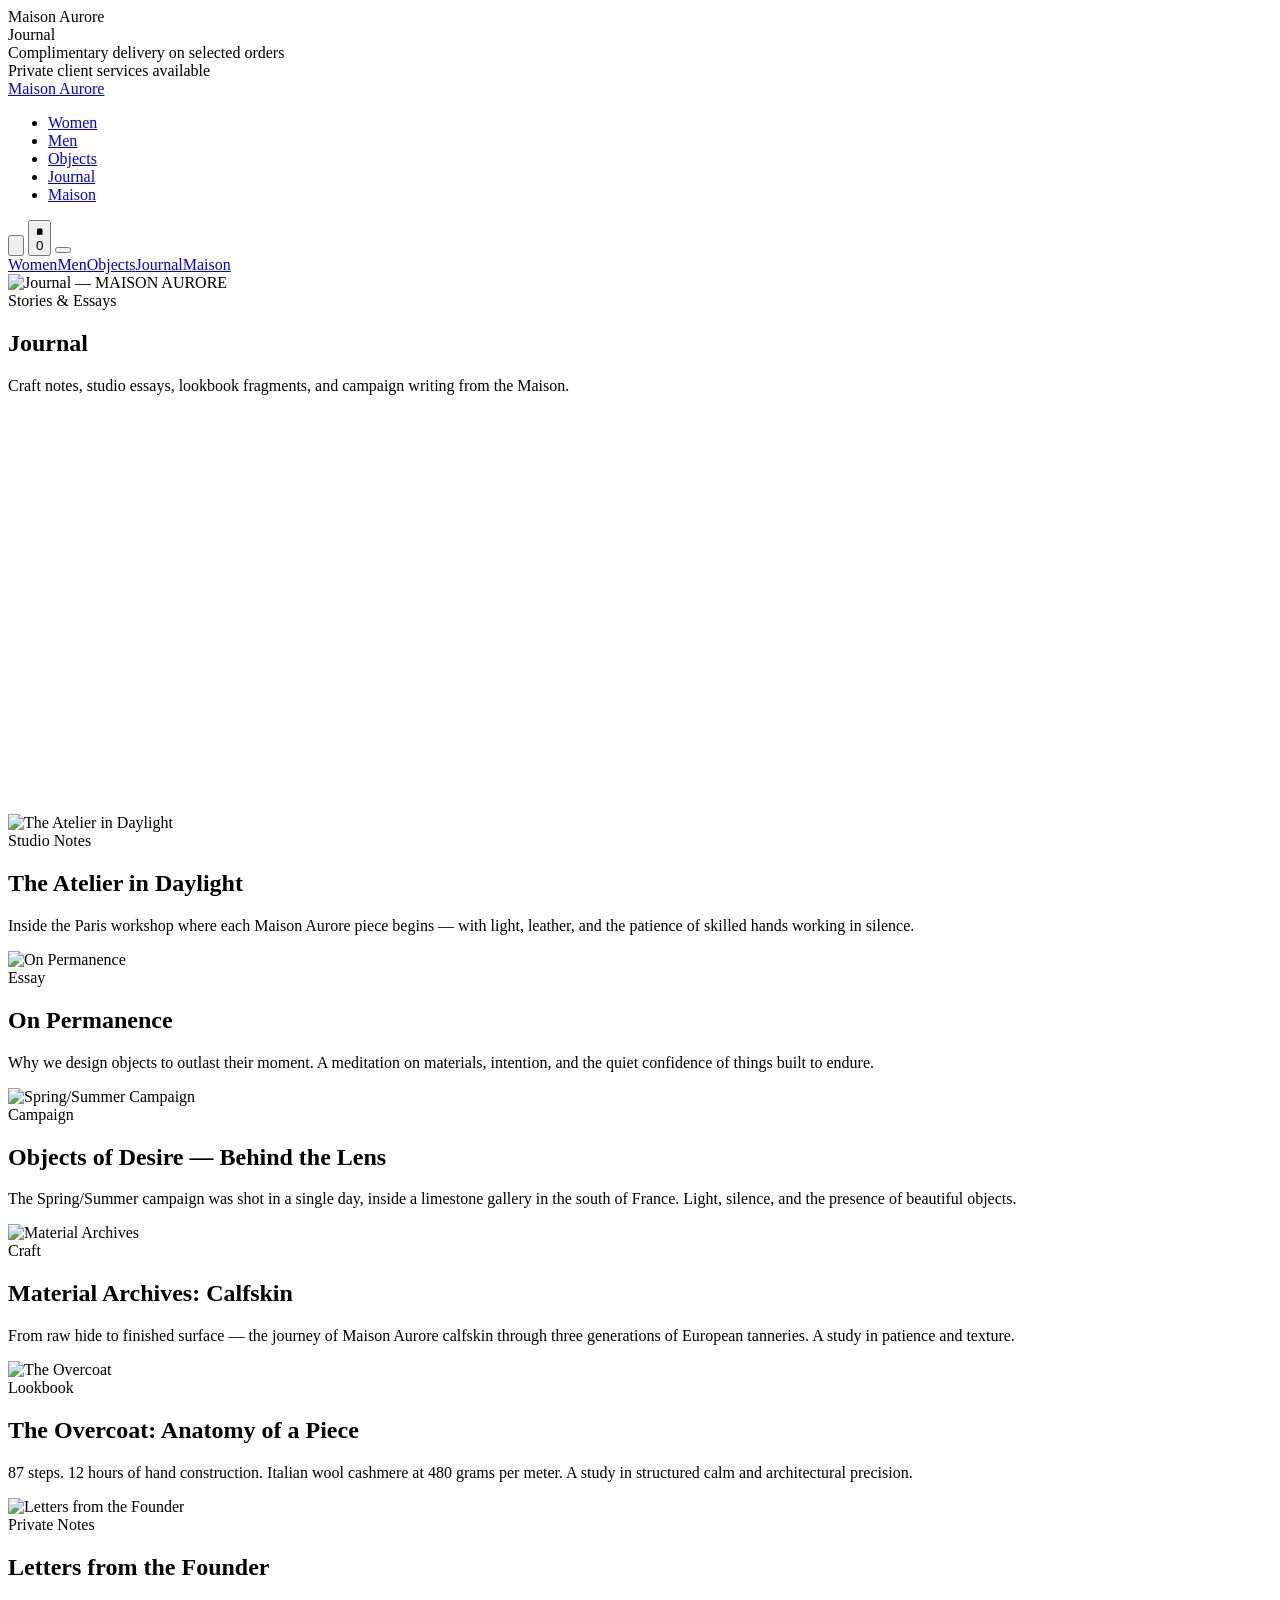
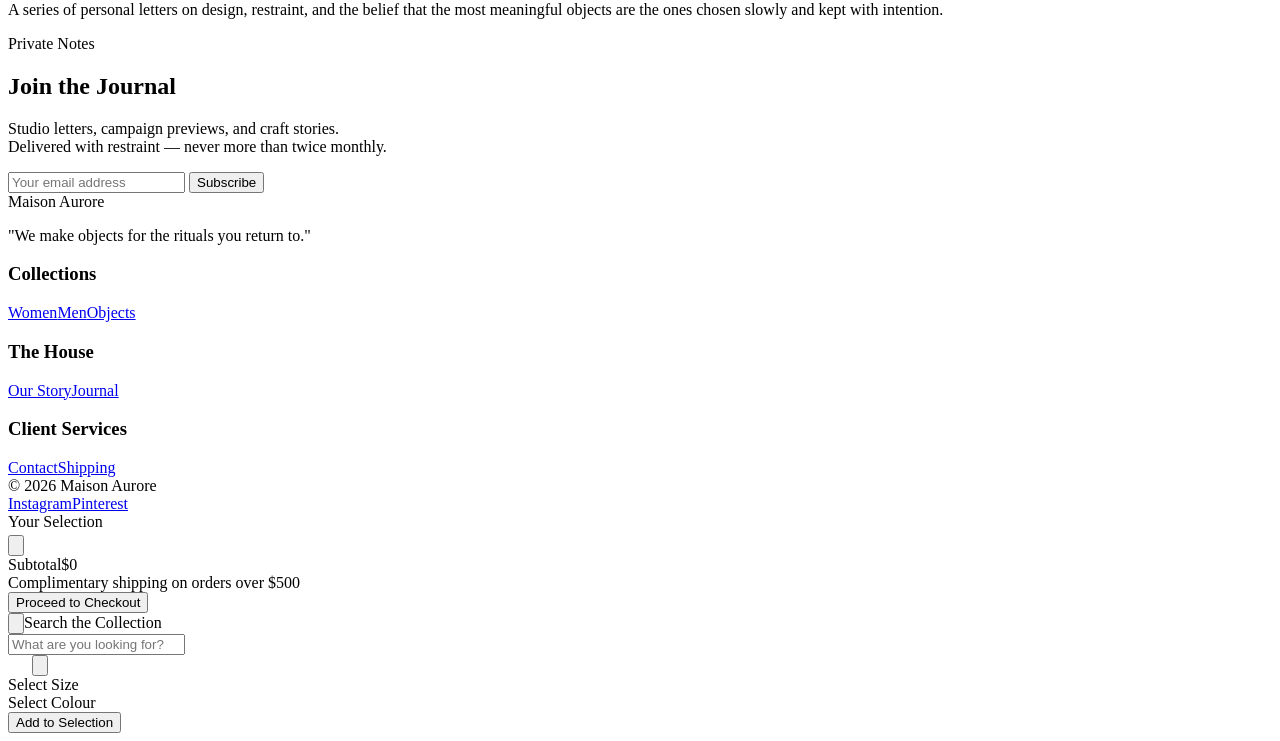
==== commit fb138dce: "Fix: Change relative asset paths to root-absolute paths for clean URL routing" ====
--- a/public/journal.html
+++ b/public/journal.html
@@ -6,7 +6,7 @@
   <title>Journal — MAISON AURORE</title>
   <meta name="description" content="Craft notes, studio essays, and campaign writing from the Maison Aurore atelier. Stories of material, making, and meaning.">
   <meta name="theme-color" content="#1B1B1B">
-  <link rel="stylesheet" href="assets/css/index.css">
+  <link rel="stylesheet" href="/assets/css/index.css">
 </head>
 <body class="is-loading">
 
@@ -28,7 +28,7 @@
 
   <!-- ═══ HERO ═══ -->
   <section class="category-hero" style="min-height:60vh;">
-    <div class="category-hero__media"><img src="assets/images/campaign/shadow-fabric.jpeg" alt="Journal — MAISON AURORE"></div>
+    <div class="category-hero__media"><img src="/assets/images/campaign/shadow-fabric.jpeg" alt="Journal — MAISON AURORE"></div>
     <div class="category-hero__overlay"></div>
     <div class="category-hero__content">
       <span class="category-hero__label reveal">Stories & Essays</span>
@@ -44,7 +44,7 @@
 
         <article class="journal-card reveal" data-stagger="0">
           <div class="journal-card__media">
-            <img src="assets/images/campaign/gallery-interior.jpeg" alt="The Atelier in Daylight" loading="lazy">
+            <img src="/assets/images/campaign/gallery-interior.jpeg" alt="The Atelier in Daylight" loading="lazy">
           </div>
           <span class="journal-card__category">Studio Notes</span>
           <h2 class="journal-card__title">The Atelier in Daylight</h2>
@@ -53,7 +53,7 @@
 
         <article class="journal-card reveal" data-stagger="1">
           <div class="journal-card__media">
-            <img src="assets/images/campaign/quiet-luxury.jpeg" alt="On Permanence" loading="lazy">
+            <img src="/assets/images/campaign/quiet-luxury.jpeg" alt="On Permanence" loading="lazy">
           </div>
           <span class="journal-card__category">Essay</span>
           <h2 class="journal-card__title">On Permanence</h2>
@@ -62,7 +62,7 @@
 
         <article class="journal-card reveal" data-stagger="2">
           <div class="journal-card__media">
-            <img src="assets/images/campaign/women-hero.jpeg" alt="Spring/Summer Campaign" loading="lazy">
+            <img src="/assets/images/campaign/women-hero.jpeg" alt="Spring/Summer Campaign" loading="lazy">
           </div>
           <span class="journal-card__category">Campaign</span>
           <h2 class="journal-card__title">Objects of Desire — Behind the Lens</h2>
@@ -71,7 +71,7 @@
 
         <article class="journal-card reveal" data-stagger="3">
           <div class="journal-card__media">
-            <img src="assets/images/campaign/dark-product.jpeg" alt="Material Archives" loading="lazy">
+            <img src="/assets/images/campaign/dark-product.jpeg" alt="Material Archives" loading="lazy">
           </div>
           <span class="journal-card__category">Craft</span>
           <h2 class="journal-card__title">Material Archives: Calfskin</h2>
@@ -80,7 +80,7 @@
 
         <article class="journal-card reveal" data-stagger="4">
           <div class="journal-card__media">
-            <img src="assets/images/campaign/men-hero.jpeg" alt="The Overcoat" loading="lazy">
+            <img src="/assets/images/campaign/men-hero.jpeg" alt="The Overcoat" loading="lazy">
           </div>
           <span class="journal-card__category">Lookbook</span>
           <h2 class="journal-card__title">The Overcoat: Anatomy of a Piece</h2>
@@ -89,7 +89,7 @@
 
         <article class="journal-card reveal" data-stagger="5">
           <div class="journal-card__media">
-            <img src="assets/images/campaign/product-hero.jpeg" alt="Letters from the Founder" loading="lazy">
+            <img src="/assets/images/campaign/product-hero.jpeg" alt="Letters from the Founder" loading="lazy">
           </div>
           <span class="journal-card__category">Private Notes</span>
           <h2 class="journal-card__title">Letters from the Founder</h2>
@@ -122,6 +122,6 @@
 
   <div class="size-modal" role="dialog"><div class="size-modal__overlay"></div><div class="size-modal__panel"><div class="size-modal__header"><div><div class="size-modal__name"></div><div class="size-modal__material"></div></div><div style="display:flex;align-items:center;gap:1.5rem"><div class="size-modal__price"></div><button class="size-modal__close" aria-label="Close"><svg viewBox="0 0 24 24"><path d="M18 6 6 18M6 6l12 12"/></svg></button></div></div><div class="size-modal__label size-modal__label--size">Select Size</div><div class="size-modal__sizes"></div><div class="size-modal__label size-modal__label--color">Select Colour</div><div class="size-modal__colors"></div><button class="size-modal__add">Add to Selection</button></div></div>
 
-  <script src="assets/js/cart.js"></script><script src="assets/js/search.js"></script><script src="assets/js/app.js"></script>
+  <script src="/assets/js/cart.js"></script><script src="/assets/js/search.js"></script><script src="/assets/js/app.js"></script>
 </body>
 </html>
